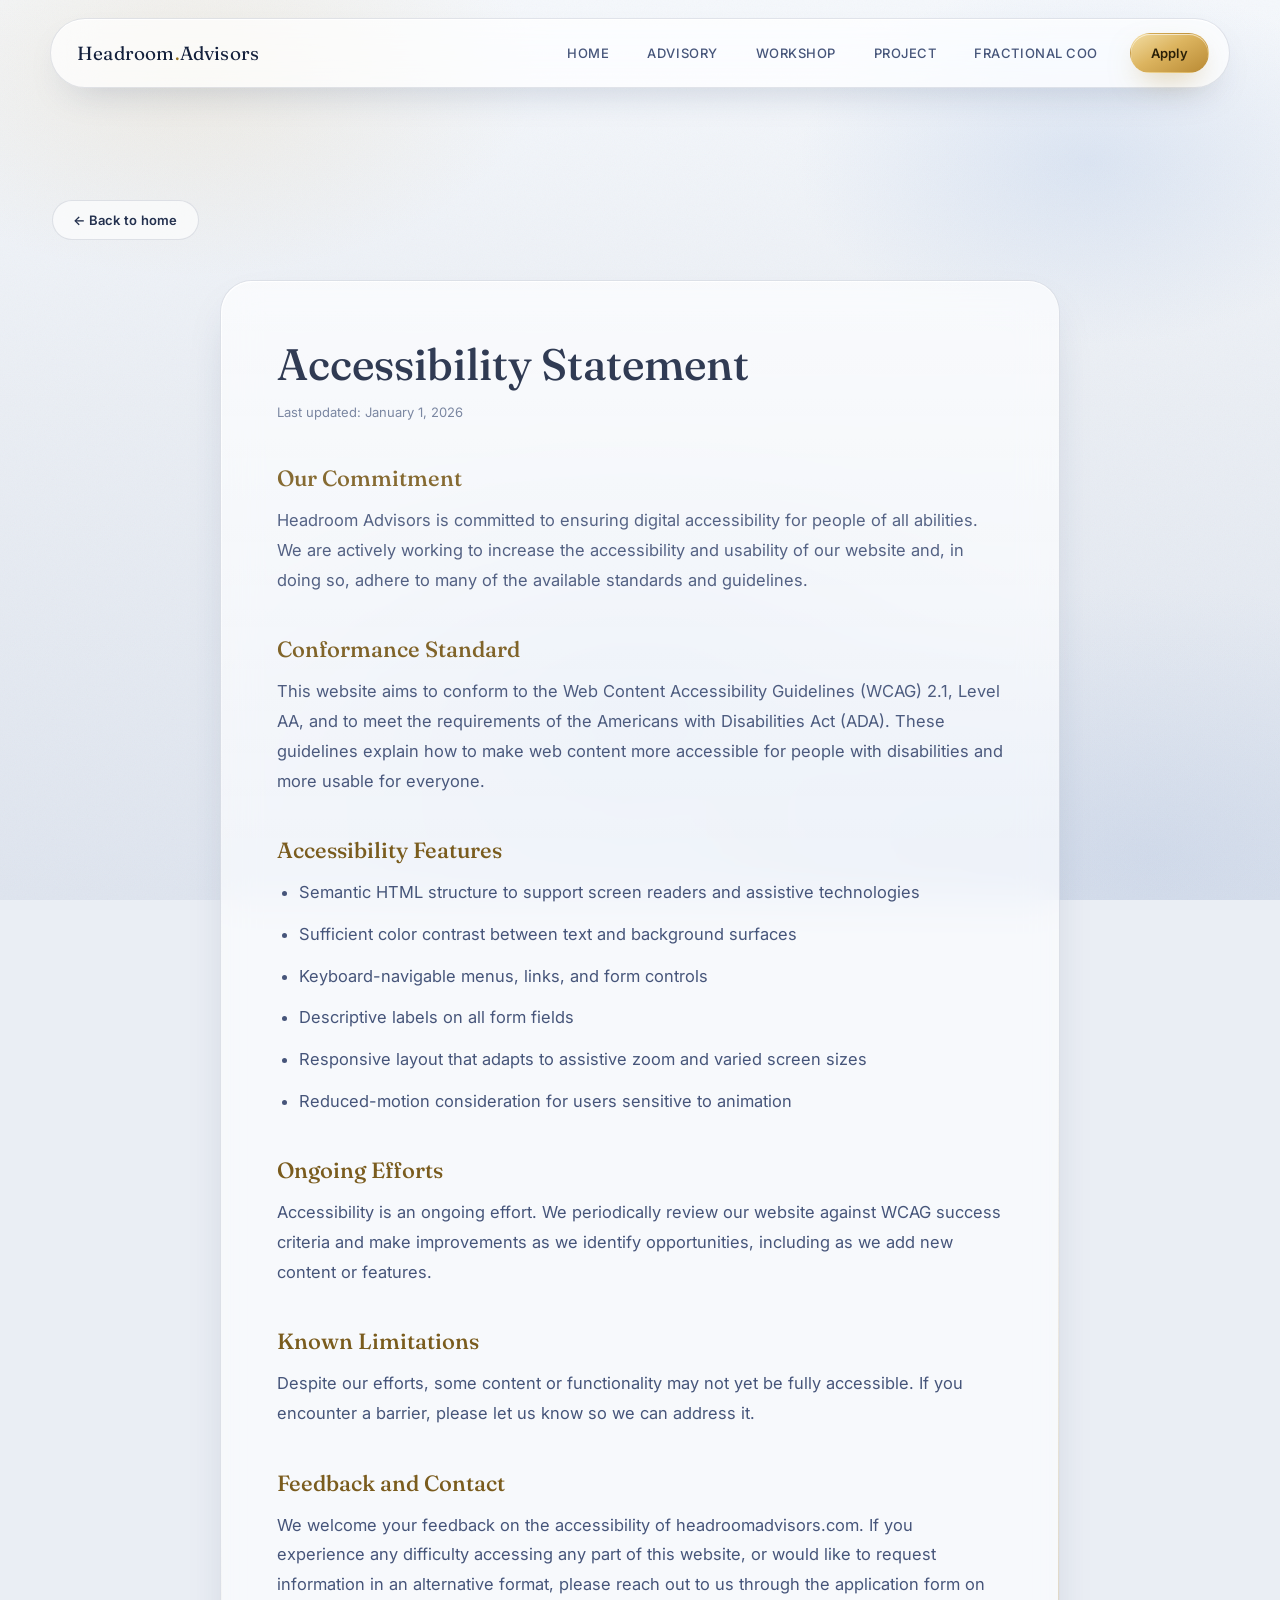
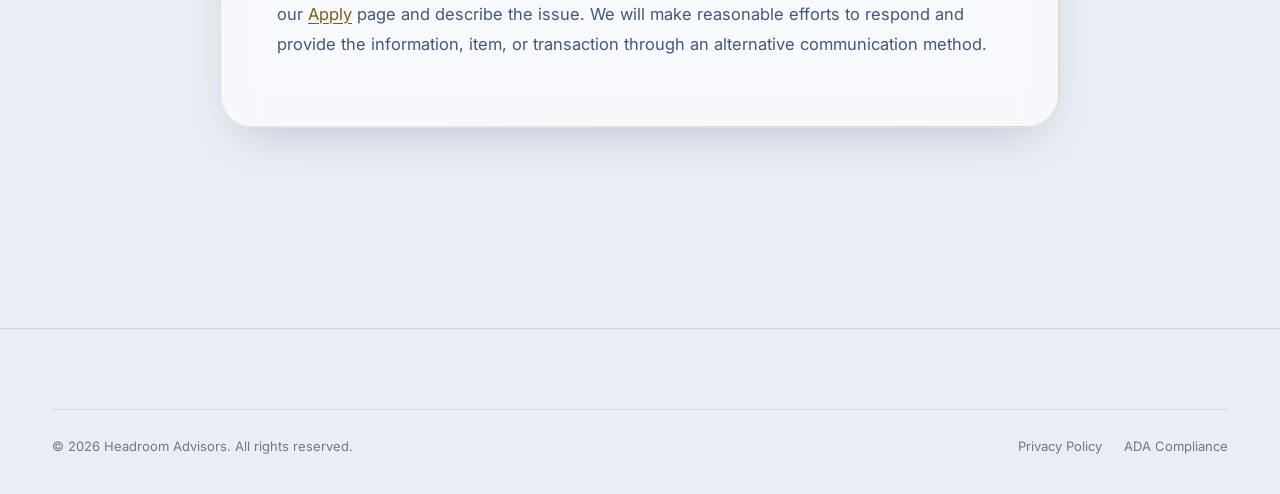
==== accessibility.html @ a79bfadd "Add files via upload" ====
<!doctype html>
<html lang="en">
<head>
<meta charset="UTF-8" />
<meta name="viewport" content="width=device-width, initial-scale=1.0" />
<title>Accessibility &amp; ADA Compliance | Headroom Advisors</title>
<link rel="preconnect" href="https://fonts.googleapis.com">
<link rel="preconnect" href="https://fonts.gstatic.com" crossorigin>
<link href="https://fonts.googleapis.com/css2?family=Fraunces:ital,opsz,wght@0,9..144,400;0,9..144,500;0,9..144,600;1,9..144,500&family=Inter:wght@400;500;600;700&display=swap" rel="stylesheet">
<link rel="stylesheet" href="styles.css" />
</head>
<body>

<div class="bg-mesh"></div>
<div class="bg-grain"></div>

<div class="nav-wrap">
  <nav class="nav">
    <a href="index.html" class="brand">Headroom<span class="dot">.</span>Advisors</a>
    <div class="nav-links">
      <a href="index.html">Home</a>
      <a href="advisory.html">Advisory</a>
      <a href="workshop.html">Workshop</a>
      <a href="project.html">Project</a>
      <a href="fractional-coo.html">Fractional COO</a>
    </div>
    <div class="nav-cta">
      <a href="index.html#apply" class="btn btn-gold btn-sm"><span class="full-label">Apply</span></a>
      <button class="nav-toggle" id="navToggle" aria-label="Toggle menu"><span></span></button>
    </div>
  </nav>
</div>

<div class="nav-mobile-panel glass" id="navMobile">
  <a href="index.html">Home</a>
  <a href="advisory.html">Advisory</a>
  <a href="workshop.html">Workshop</a>
  <a href="project.html">Project</a>
  <a href="fractional-coo.html">Fractional COO</a>
  <a href="index.html#apply">Apply</a>
</div>

<main class="legal-page">
  <div class="container">
    <a href="index.html" class="btn btn-glass btn-sm back-link">← Back to home</a>
    <div class="glass">
      <div class="glass-sheen"></div>
      <h1>Accessibility Statement</h1>
      <p class="updated">Last updated: January 1, 2026</p>

      <h2>Our Commitment</h2>
      <p>Headroom Advisors is committed to ensuring digital accessibility for people of all abilities. We are actively working to increase the accessibility and usability of our website and, in doing so, adhere to many of the available standards and guidelines.</p>

      <h2>Conformance Standard</h2>
      <p>This website aims to conform to the Web Content Accessibility Guidelines (WCAG) 2.1, Level AA, and to meet the requirements of the Americans with Disabilities Act (ADA). These guidelines explain how to make web content more accessible for people with disabilities and more usable for everyone.</p>

      <h2>Accessibility Features</h2>
      <ul>
        <li>Semantic HTML structure to support screen readers and assistive technologies</li>
        <li>Sufficient color contrast between text and background surfaces</li>
        <li>Keyboard-navigable menus, links, and form controls</li>
        <li>Descriptive labels on all form fields</li>
        <li>Responsive layout that adapts to assistive zoom and varied screen sizes</li>
        <li>Reduced-motion consideration for users sensitive to animation</li>
      </ul>

      <h2>Ongoing Efforts</h2>
      <p>Accessibility is an ongoing effort. We periodically review our website against WCAG success criteria and make improvements as we identify opportunities, including as we add new content or features.</p>

      <h2>Known Limitations</h2>
      <p>Despite our efforts, some content or functionality may not yet be fully accessible. If you encounter a barrier, please let us know so we can address it.</p>

      <h2>Feedback and Contact</h2>
      <p>We welcome your feedback on the accessibility of headroomadvisors.com. If you experience any difficulty accessing any part of this website, or would like to request information in an alternative format, please reach out to us through the application form on our <a href="index.html#apply" class="inline-link">Apply</a> page and describe the issue. We will make reasonable efforts to respond and provide the information, item, or transaction through an alternative communication method.</p>
    </div>
  </div>
</main>

<footer>
  <div class="container">
    <div class="footer-bottom">
      <div>&copy; 2026 Headroom Advisors. All rights reserved.</div>
      <div class="legal-links">
        <a href="privacy-policy.html">Privacy Policy</a>
        <a href="accessibility.html">ADA Compliance</a>
      </div>
    </div>
  </div>
</footer>

<script src="script.js"></script>
</body>
</html>
---- styles.css ----
/* ==========================================================================
   Headroom Advisors — Liquid Glass Design System v2
   Deep navy + champagne gold. Editorial, glossy, built to feel expensive.
   ========================================================================== */

:root {
  /* ==== Soft Daylight Blue — light theme ==== */

  /* Dark inks — deepest text + text-on-gold (kept dark on purpose) */
  --navy-950: #101a33;
  --navy-900: #16223f;
  --navy-850: #1d2a49;
  --navy-800: #243256;
  --navy-700: #2e3e64;
  --navy-600: #3c4d78;

  /* Page background tones — pale blue-grey */
  --bg-050: #f5f8fc;
  --bg-100: #eaeef4;
  --bg-200: #dfe5ef;
  --bg-300: #ccd6e4;

  /* Muted gold / bronze accent (readable on light) */
  --gold-200: #e7ce90;   /* light champagne — button highlight, active pill (only ever on dark text) */
  --gold-300: #7a5c1e;   /* accent INK — eyebrows, links, tags, prices. Darkened for contrast on light */
  --gold-400: #96721f;   /* markers, bullets, dots, small numerals */
  --gold-500: #6f5418;   /* deeper bronze — italic-gold headings */
  --gold-600: #5c4514;   /* deepest bronze */

  /* Text tokens — now dark slate on light bg */
  --white-100: #14203c;  /* headings */
  --white-90:  #23304e;  /* strong body */
  --white-70:  #46557a;  /* body copy */
  --white-50:  #6a7896;  /* muted / captions */
  --white-30:  #98a3b8;  /* faint / hints */

  /* Glass surfaces — frosted white on light bg */
  --glass-fill: rgba(255, 255, 255, 0.62);
  --glass-fill-strong: rgba(255, 255, 255, 0.85);
  --glass-border: rgba(28, 44, 82, 0.12);
  --glass-border-gold: rgba(154, 117, 38, 0.42);
  --glass-shadow: 0 20px 50px -22px rgba(30, 50, 92, 0.28), inset 0 1px 0 rgba(255, 255, 255, 0.8);
  --glass-blur: blur(18px) saturate(135%);

  /* Hairline divider on light bg */
  --hairline: rgba(28, 44, 82, 0.1);

  --radius-sm: 14px;
  --radius-md: 22px;
  --radius-lg: 32px;
  --radius-xl: 44px;

  --font-display: "Fraunces", "Playfair Display", Georgia, serif;
  --font-body: "Inter", -apple-system, BlinkMacSystemFont, "Segoe UI", sans-serif;

  --ease-glass: cubic-bezier(0.16, 1, 0.3, 1);
}

* { box-sizing: border-box; }

html {
  scroll-behavior: smooth;
}

body {
  margin: 0;
  font-family: var(--font-body);
  font-size: 19.5px;
  color: var(--white-90);
  background: var(--bg-100);
  -webkit-font-smoothing: antialiased;
  overflow-x: hidden;
}

img, svg { display: block; max-width: 100%; }
a { color: inherit; text-decoration: none; }
button { font-family: inherit; }
ul { margin: 0; padding: 0; list-style: none; }
h1, h2, h3, h4, p { margin: 0; }

::selection {
  background: var(--gold-300);
  color: #fff;
}

/* Custom scrollbar — thin champagne thread */
::-webkit-scrollbar { width: 9px; }
::-webkit-scrollbar-track { background: var(--bg-200); }
::-webkit-scrollbar-thumb {
  background: linear-gradient(180deg, rgba(154,117,38,0.5), rgba(154,117,38,0.28));
  border-radius: 999px;
  border: 2px solid var(--bg-200);
}
::-webkit-scrollbar-thumb:hover { background: rgba(154,117,38,0.7); }

/* ---------------------------------------------------------------------- */
/* Ambient background — animated gold/navy mesh glow + grain              */
/* ---------------------------------------------------------------------- */

.bg-mesh {
  position: fixed;
  inset: 0;
  z-index: 0;
  pointer-events: none;
  background:
    radial-gradient(45% 38% at 15% 8%, rgba(198, 154, 69, 0.12), transparent 60%),
    radial-gradient(38% 34% at 85% 18%, rgba(110, 150, 210, 0.16), transparent 60%),
    radial-gradient(50% 45% at 50% 78%, rgba(150, 178, 218, 0.16), transparent 65%),
    radial-gradient(60% 50% at 90% 95%, rgba(120, 152, 205, 0.14), transparent 60%),
    linear-gradient(180deg, var(--bg-050) 0%, var(--bg-100) 45%, var(--bg-200) 100%);
  animation: meshDrift 26s ease-in-out infinite alternate;
}

@keyframes meshDrift {
  0% { filter: hue-rotate(0deg) brightness(1); }
  100% { filter: hue-rotate(-4deg) brightness(1.03); }
}

.bg-grain {
  position: fixed;
  inset: 0;
  z-index: 1;
  pointer-events: none;
  opacity: 0.04;
  mix-blend-mode: multiply;
  background-image: url("data:image/svg+xml;utf8,<svg xmlns='http://www.w3.org/2000/svg' width='120' height='120'><filter id='n'><feTurbulence type='fractalNoise' baseFrequency='0.9' numOctaves='2' stitchTiles='stitch'/></filter><rect width='100%25' height='100%25' filter='url(%23n)'/></svg>");
}

/* Scroll progress thread */
.scroll-progress {
  position: fixed;
  top: 0; left: 0;
  height: 2px;
  width: 0%;
  z-index: 200;
  background: linear-gradient(90deg, var(--gold-500), var(--gold-200));
  box-shadow: 0 0 12px rgba(221,188,120,0.6);
  pointer-events: none;
}

/* Cursor aura — desktop only */
.cursor-glow {
  position: fixed;
  top: 0; left: 0;
  width: 560px; height: 560px;
  border-radius: 50%;
  pointer-events: none;
  z-index: 1;
  background: radial-gradient(circle, rgba(221,188,120,0.07), transparent 62%);
  transform: translate(-50%, -50%);
  will-change: transform;
}
@media (hover: none) { .cursor-glow { display: none; } }

.container {
  position: relative;
  z-index: 2;
  max-width: 1240px;
  margin: 0 auto;
  padding: 0 32px;
}

/* ---------------------------------------------------------------------- */
/* Glass primitives                                                        */
/* ---------------------------------------------------------------------- */

.glass {
  position: relative;
  background: var(--glass-fill);
  backdrop-filter: var(--glass-blur);
  -webkit-backdrop-filter: var(--glass-blur);
  border: 1px solid var(--glass-border);
  border-radius: var(--radius-lg);
  box-shadow: var(--glass-shadow);
}

.glass::before {
  content: "";
  position: absolute;
  inset: 0;
  border-radius: inherit;
  padding: 1px;
  background: linear-gradient(150deg, rgba(255, 255, 255, 0.9), rgba(28, 44, 82, 0) 35%, rgba(28, 44, 82, 0) 65%, rgba(154, 117, 38, 0.3));
  -webkit-mask: linear-gradient(#fff 0 0) content-box, linear-gradient(#fff 0 0);
  -webkit-mask-composite: xor;
  mask-composite: exclude;
  pointer-events: none;
}

.glass-sheen {
  position: absolute;
  top: 0; left: 0; right: 0;
  height: 40%;
  border-radius: inherit;
  background: linear-gradient(180deg, rgba(255, 255, 255, 0.14), transparent);
  pointer-events: none;
}

/* Interactive glass — light follows the cursor (JS sets --mx / --my) */
.glass-int::after {
  content: "";
  position: absolute;
  inset: 0;
  border-radius: inherit;
  background: radial-gradient(520px circle at var(--mx, 50%) var(--my, 50%), rgba(255, 255, 255, 0.075), transparent 42%);
  opacity: 0;
  transition: opacity 0.5s ease;
  pointer-events: none;
}
.glass-int:hover::after { opacity: 1; }

.eyebrow {
  display: inline-flex;
  align-items: center;
  gap: 10px;
  font-family: var(--font-body);
  font-size: 13.5px;
  font-weight: 700;
  letter-spacing: 0.18em;
  text-transform: uppercase;
  color: var(--gold-300);
}
.eyebrow::before {
  content: "";
  width: 22px;
  height: 1px;
  background: linear-gradient(90deg, var(--gold-400), transparent);
}

.section {
  position: relative;
  z-index: 2;
  padding: 140px 0;
}

.section-head {
  max-width: 680px;
  margin-bottom: 64px;
  position: relative;
}

.section-head h2 {
  font-family: var(--font-display);
  font-weight: 500;
  font-size: clamp(32px, 4vw, 48px);
  line-height: 1.15;
  color: var(--white-100);
  margin-top: 18px;
}

.section-head p {
  margin-top: 20px;
  font-size: 20px;
  line-height: 1.7;
  color: var(--white-70);
}

/* Wide variant — for headings that must hold one sentence per line */
.section-head.wide { max-width: 1100px; }
.section-head.wide h2 { font-size: clamp(28px, 3.6vw, 46px); }

/* Ghost chapter numeral floating behind section heads */
.chapter-num {
  position: absolute;
  top: -54px;
  left: -14px;
  z-index: -1;
  font-family: var(--font-display);
  font-size: clamp(90px, 11vw, 150px);
  line-height: 1;
  font-weight: 600;
  color: rgba(150, 114, 31, 0.2);
  -webkit-text-stroke: 2px rgba(111, 84, 24, 0.62);
  pointer-events: none;
  user-select: none;
}

.italic-gold {
  font-style: italic;
}
.italic-gold, .italic-gold .w {
  color: var(--gold-500);
  background: linear-gradient(120deg, var(--gold-500), var(--gold-600) 55%, var(--gold-500));
  -webkit-background-clip: text;
  background-clip: text;
  -webkit-text-fill-color: transparent;
}

/* ---------------------------------------------------------------------- */
/* Split-word reveal (JS wraps words in .wm > .w)                          */
/* ---------------------------------------------------------------------- */

.wm {
  display: inline-block;
  overflow: hidden;
  vertical-align: bottom;
  padding-bottom: 0.14em;
  margin-bottom: -0.14em;
}
.wm .w {
  display: inline-block;
  transform: translateY(112%);
  transition: transform 0.9s var(--ease-glass);
  will-change: transform;
}
.split-in .wm .w { transform: translateY(0); }

/* ---------------------------------------------------------------------- */
/* Buttons                                                                 */
/* ---------------------------------------------------------------------- */

.btn {
  position: relative;
  display: inline-flex;
  align-items: center;
  justify-content: center;
  gap: 10px;
  padding: 16px 30px;
  border-radius: 999px;
  font-size: 14.5px;
  font-weight: 600;
  letter-spacing: 0.02em;
  cursor: pointer;
  border: 1px solid transparent;
  transition: transform 0.35s var(--ease-glass), box-shadow 0.35s var(--ease-glass), background 0.35s var(--ease-glass);
  overflow: hidden;
  white-space: nowrap;
}

.btn-gold {
  color: #2a2008;
  background: linear-gradient(150deg, #f2dda3, #dcb45f 45%, #b98a34);
  box-shadow: 0 12px 30px -10px rgba(184, 146, 63, 0.55), inset 0 1px 0 rgba(255, 255, 255, 0.6);
}
/* Sheen stays hidden off the left edge and only sweeps across on hover / press */
.btn-gold::after {
  content: "";
  position: absolute;
  top: -60%;
  left: -90%;
  width: 40%;
  height: 220%;
  background: rgba(255, 255, 255, 0.6);
  transform: rotate(20deg);
  filter: blur(6px);
  opacity: 0;
  transition: left 0.6s var(--ease-glass), opacity 0.25s ease;
  pointer-events: none;
}
.btn-gold:hover::after,
.btn-gold:active::after,
.btn-gold:focus-visible::after {
  left: 130%;
  opacity: 1;
}
.btn-gold:hover {
  transform: translateY(-2px);
  box-shadow: 0 18px 40px -12px rgba(184, 146, 63, 0.7), inset 0 1px 0 rgba(255, 255, 255, 0.6);
}

.btn-glass {
  color: var(--white-90);
  background: var(--glass-fill);
  backdrop-filter: blur(16px);
  border: 1px solid var(--glass-border);
}
.btn-glass:hover {
  background: var(--glass-fill-strong);
  transform: translateY(-2px);
  border-color: var(--glass-border-gold);
}

.btn-sm { padding: 11px 20px; font-size: 13px; }

/* ---------------------------------------------------------------------- */
/* Navbar                                                                  */
/* ---------------------------------------------------------------------- */

.nav-wrap {
  position: fixed;
  top: 18px;
  left: 0;
  right: 0;
  z-index: 100;
  display: flex;
  justify-content: center;
  padding: 0 20px;
}

.nav {
  width: 100%;
  max-width: 1180px;
  display: flex;
  align-items: center;
  justify-content: space-between;
  padding: 14px 20px 14px 26px;
  border-radius: 999px;
  background: rgba(255, 255, 255, 0.72);
  backdrop-filter: blur(22px) saturate(180%);
  -webkit-backdrop-filter: blur(22px) saturate(180%);
  border: 1px solid var(--glass-border);
  box-shadow: 0 16px 40px -20px rgba(30, 50, 92, 0.28), inset 0 1px 0 rgba(255, 255, 255, 0.9);
}

.brand {
  font-family: var(--font-display);
  font-size: 19px;
  color: var(--white-100);
  letter-spacing: 0.01em;
}
.brand .dot { color: var(--gold-400); }

.nav-links {
  display: flex;
  align-items: center;
  gap: 6px;
  margin-left: auto;
  margin-right: 16px;
}

.nav-links a {
  padding: 10px 16px;
  border-radius: 999px;
  font-size: 13px;
  font-weight: 500;
  letter-spacing: 0.04em;
  text-transform: uppercase;
  color: var(--white-70);
  transition: color 0.25s ease, background 0.25s ease;
}
.nav-links a:hover { color: var(--white-100); background: rgba(28,44,82,0.06); }
.nav-links a.active { color: var(--navy-950); background: var(--gold-200); }

.nav-cta { display: flex; align-items: center; gap: 14px; }

.nav-toggle {
  display: none;
  width: 40px; height: 40px;
  border-radius: 50%;
  border: 1px solid var(--glass-border);
  background: var(--glass-fill);
  align-items: center;
  justify-content: center;
  cursor: pointer;
}
.nav-toggle span, .nav-toggle span::before, .nav-toggle span::after {
  content: ""; display: block; width: 16px; height: 1.5px; background: var(--white-90);
  position: relative; transition: transform 0.3s ease, opacity 0.3s ease;
}
.nav-toggle span::before { position: absolute; top: -5px; }
.nav-toggle span::after { position: absolute; top: 5px; }
.nav-toggle.open span { background: transparent; }
.nav-toggle.open span::before { transform: rotate(45deg) translate(3.5px, 3.5px); }
.nav-toggle.open span::after { transform: rotate(-45deg) translate(3.5px, -3.5px); }

/* ---------------------------------------------------------------------- */
/* Hero                                                                    */
/* ---------------------------------------------------------------------- */

.hero {
  position: relative;
  padding: 220px 0 120px;
  z-index: 2;
}

.hero-content { max-width: 980px; }

.hero h1 {
  font-family: var(--font-display);
  font-weight: 500;
  font-size: clamp(36px, 5.4vw, 70px);
  line-height: 1.12;
  color: var(--white-100);
  margin-top: 24px;
  letter-spacing: -0.01em;
}
.hero h1 .hl { display: block; }

.hero p.lead {
  margin-top: 28px;
  max-width: 660px;
  font-size: 21px;
  line-height: 1.75;
  color: var(--white-70);
}

.hero-actions {
  display: flex;
  gap: 16px;
  margin-top: 44px;
  flex-wrap: wrap;
}

/* Unified stat bar with hairline dividers */
.stat-bar {
  display: grid;
  grid-template-columns: repeat(3, 1fr);
  margin-top: 88px;
  border-radius: var(--radius-md);
  overflow: hidden;
}

.stat-cell {
  padding: 30px 34px;
  position: relative;
}
.stat-cell + .stat-cell { border-left: 1px solid var(--hairline); }

.stat-cell .num {
  font-family: var(--font-display);
  font-size: 36px;
  color: var(--gold-300);
  font-weight: 500;
  font-variant-numeric: tabular-nums;
}
.stat-cell .label {
  margin-top: 6px;
  font-size: 14.5px;
  color: var(--white-50);
  letter-spacing: 0.02em;
}

.hero-orb {
  position: absolute;
  top: 60px;
  right: -120px;
  width: 620px;
  height: 620px;
  border-radius: 50%;
  background: radial-gradient(circle at 35% 30%, rgba(221, 188, 120, 0.35), rgba(221, 188, 120, 0.05) 45%, transparent 70%);
  filter: blur(10px);
  z-index: 1;
  pointer-events: none;
}

/* Rotating halo rings behind the hero */
.hero-ring {
  position: absolute;
  top: 40px;
  right: -160px;
  width: 660px;
  height: 660px;
  border-radius: 50%;
  border: 1px solid rgba(221, 188, 120, 0.14);
  z-index: 1;
  pointer-events: none;
  animation: ringSpin 46s linear infinite;
}
.hero-ring::before {
  content: "";
  position: absolute;
  inset: -1px;
  border-radius: 50%;
  background: conic-gradient(from 0deg, transparent 0deg, rgba(221,188,120,0.55) 34deg, transparent 80deg);
  -webkit-mask: radial-gradient(closest-side, transparent calc(100% - 2px), #000 calc(100% - 1px));
  mask: radial-gradient(closest-side, transparent calc(100% - 2px), #000 calc(100% - 1px));
}
.hero-ring::after {
  content: "";
  position: absolute;
  inset: 56px;
  border-radius: 50%;
  border: 1px dashed rgba(221, 188, 120, 0.14);
}
@keyframes ringSpin { to { transform: rotate(360deg); } }

/* Vertical marginalia */
.hero-side {
  position: absolute;
  top: 240px;
  right: 34px;
  writing-mode: vertical-rl;
  font-size: 10.5px;
  font-weight: 600;
  letter-spacing: 0.34em;
  text-transform: uppercase;
  color: var(--white-30);
  z-index: 2;
}
@media (max-width: 1320px) { .hero-side { display: none; } }

/* ---------------------------------------------------------------------- */
/* Marquee credential strip                                                */
/* ---------------------------------------------------------------------- */

.marquee {
  position: relative;
  z-index: 2;
  overflow: hidden;
  border-top: 1px solid var(--hairline);
  border-bottom: 1px solid var(--hairline);
  padding: 24px 0;
  -webkit-mask: linear-gradient(90deg, transparent, #000 8%, #000 92%, transparent);
  mask: linear-gradient(90deg, transparent, #000 8%, #000 92%, transparent);
}
.marquee-track {
  display: flex;
  width: max-content;
  animation: marqueeScroll 38s linear infinite;
}
.marquee:hover .marquee-track { animation-play-state: paused; }
.marquee-track span {
  display: inline-flex;
  align-items: center;
  font-family: var(--font-display);
  font-style: italic;
  font-size: 16px;
  letter-spacing: 0.06em;
  color: var(--white-50);
  white-space: nowrap;
}
.marquee-track span::after {
  content: "◆";
  font-size: 8px;
  color: var(--gold-400);
  margin: 0 34px;
  font-style: normal;
}
@keyframes marqueeScroll { to { transform: translateX(-50%); } }

/* ---------------------------------------------------------------------- */
/* Problem grid                                                           */
/* ---------------------------------------------------------------------- */

.problem-grid {
  display: grid;
  grid-template-columns: repeat(2, 1fr);
  gap: 24px;
}

.problem-card {
  padding: 40px;
  border-radius: var(--radius-lg);
  transition: transform 0.4s var(--ease-glass), background 0.4s ease, border-color .4s ease;
}
.problem-card:hover {
  transform: translateY(-6px);
  background: var(--glass-fill-strong);
  border-color: var(--glass-border-gold);
}

.problem-card .idx {
  font-family: var(--font-display);
  font-size: 15px;
  color: var(--gold-400);
  border: 1px solid var(--glass-border-gold);
  width: 40px; height: 40px;
  border-radius: 50%;
  display: flex; align-items: center; justify-content: center;
  margin-bottom: 24px;
}

.problem-card h3 {
  font-family: var(--font-display);
  font-weight: 500;
  font-size: 23px;
  color: var(--white-100);
  line-height: 1.35;
}

/* Pain description always visible — the whole point is recognition */
.problem-card p {
  margin-top: 14px;
  font-size: 16.5px;
  line-height: 1.72;
  color: var(--white-70);
}

/* ---------------------------------------------------------------------- */
/* Image placeholders — framed, labeled, ready to swap                     */
/* ---------------------------------------------------------------------- */

.img-ph {
  position: relative;
  overflow: hidden;
  border-radius: var(--radius-lg);
  border: 1px solid var(--glass-border);
  background:
    radial-gradient(60% 80% at 70% 20%, rgba(184,146,63,0.12), transparent 60%),
    linear-gradient(150deg, rgba(255,255,255,0.75), rgba(204,214,228,0.55));
  display: flex;
  align-items: center;
  justify-content: center;
  min-height: 220px;
}
.img-ph::before, .img-ph::after {
  content: "";
  position: absolute;
  width: 30px; height: 30px;
  border: 1px solid rgba(221,188,120,0.55);
  pointer-events: none;
  z-index: 2;
}
.img-ph::before { top: 18px; left: 18px; border-right: none; border-bottom: none; }
.img-ph::after { bottom: 18px; right: 18px; border-left: none; border-top: none; }

.img-ph .ph-shimmer {
  position: absolute;
  inset: 0;
  background: linear-gradient(115deg, transparent 30%, rgba(255,255,255,0.05) 46%, rgba(221,188,120,0.09) 50%, rgba(255,255,255,0.05) 54%, transparent 70%);
  background-size: 260% 100%;
  animation: phShimmer 5.5s ease-in-out infinite;
  pointer-events: none;
}
@keyframes phShimmer {
  0% { background-position: 120% 0; }
  60%, 100% { background-position: -120% 0; }
}

.img-ph .ph-inner {
  position: relative;
  z-index: 1;
  text-align: center;
  padding: 40px 28px;
  max-width: 480px;
}
.img-ph .ph-kicker {
  font-size: 10.5px;
  font-weight: 700;
  letter-spacing: 0.3em;
  text-transform: uppercase;
  color: rgba(221,188,120,0.65);
}
.img-ph .ph-title {
  font-family: var(--font-display);
  font-style: italic;
  font-weight: 500;
  font-size: clamp(19px, 2.2vw, 26px);
  color: var(--white-70);
  margin-top: 12px;
  line-height: 1.35;
}
.img-ph .ph-note {
  margin-top: 14px;
  font-size: 12px;
  letter-spacing: 0.04em;
  color: var(--white-30);
}
.img-ph .ph-icon {
  width: 44px; height: 44px;
  margin: 0 auto 18px;
  border-radius: 50%;
  border: 1px solid rgba(221,188,120,0.35);
  display: flex; align-items: center; justify-content: center;
}

.ph-wide { aspect-ratio: 21 / 8; }
.ph-tall { aspect-ratio: 4 / 5; }
.ph-square { aspect-ratio: 1 / 1; }

/* Full-width editorial story banner */
.story-banner { position: relative; z-index: 2; }
.story-banner .img-ph { border-radius: var(--radius-xl); }
.story-caption {
  display: flex;
  justify-content: space-between;
  align-items: center;
  gap: 20px;
  margin-top: 18px;
  padding: 0 10px;
  font-size: 12px;
  letter-spacing: 0.12em;
  text-transform: uppercase;
  color: var(--white-30);
}
.story-caption .cap-line {
  flex: 1;
  height: 1px;
  background: linear-gradient(90deg, rgba(221,188,120,0.3), transparent);
}

/* ---------------------------------------------------------------------- */
/* Services — concealed liquid glass reveal cards                          */
/* ---------------------------------------------------------------------- */

.services-grid {
  display: grid;
  grid-template-columns: repeat(4, 1fr);
  gap: 22px;
}

.svc {
  position: relative;
  display: flex;
  flex-direction: column;
  min-height: 480px;
  padding: 34px 28px;
  border-radius: var(--radius-lg);
  overflow: hidden;
  transition: transform 0.5s var(--ease-glass), border-color 0.5s ease, box-shadow 0.5s ease;
  cursor: pointer;
}
.svc:hover {
  transform: translateY(-8px);
  border-color: var(--glass-border-gold);
  box-shadow: 0 30px 70px -24px rgba(0,0,0,0.85), 0 0 0 1px rgba(221,188,120,0.12), inset 0 1px 0 rgba(255,255,255,0.12);
}

.svc.featured {
  background: linear-gradient(160deg, rgba(221, 188, 120, 0.14), rgba(255,255,255,0.05));
  border-color: var(--glass-border-gold);
}

.svc-num {
  position: absolute;
  top: 18px;
  right: 22px;
  font-family: var(--font-display);
  font-size: 58px;
  line-height: 1;
  color: rgba(150, 114, 31, 0.16);
  -webkit-text-stroke: 1.4px rgba(111, 84, 24, 0.5);
  pointer-events: none;
  transition: opacity 0.5s ease, transform 0.5s var(--ease-glass);
}
.svc:hover .svc-num { opacity: 0.6; transform: translateY(-6px); }

.service-tag {
  font-size: 12px;
  font-weight: 700;
  letter-spacing: 0.14em;
  text-transform: uppercase;
  color: var(--gold-300);
}

.svc h3 {
  font-family: var(--font-display);
  font-weight: 500;
  font-size: 23px;
  color: var(--white-100);
  margin-top: 16px;
  line-height: 1.28;
}

.svc .svc-hook {
  margin-top: 14px;
  font-family: var(--font-display);
  font-style: italic;
  font-size: 17px;
  line-height: 1.6;
  color: var(--white-50);
}

.svc-top {
  transition: transform 0.55s var(--ease-glass), opacity 0.55s ease;
}

/* Hidden dossier — rises on hover */
.svc-reveal {
  position: absolute;
  left: 0; right: 0; bottom: 0;
  padding: 96px 28px 30px;
  background: linear-gradient(180deg, rgba(247, 250, 253, 0) 0%, rgba(247, 250, 253, 0.92) 34%, var(--bg-050) 62%);
  transform: translateY(26px);
  opacity: 0;
  transition: transform 0.55s var(--ease-glass), opacity 0.45s ease;
  pointer-events: none;
  z-index: 2;
}
.svc:hover .svc-reveal, .svc:focus-visible .svc-reveal {
  transform: translateY(0);
  opacity: 1;
}
.svc:hover .svc-top { transform: translateY(-8px); }
/* Hook steps aside on hover so the price never overlaps it */
.svc .svc-hook { transition: opacity 0.4s ease, transform 0.55s var(--ease-glass); }
.svc:hover .svc-hook, .svc:focus-visible .svc-hook { opacity: 0; }

.service-price {
  font-family: var(--font-display);
  font-size: 30px;
  color: var(--gold-300);
}
.service-price small {
  display: block;
  font-family: var(--font-body);
  font-size: 12px;
  color: var(--white-50);
  margin-top: 4px;
  font-weight: 400;
}

.service-features {
  margin-top: 18px;
  display: flex;
  flex-direction: column;
  gap: 9px;
}
.service-features li {
  display: flex;
  gap: 10px;
  font-size: 14.5px;
  color: var(--white-70);
  line-height: 1.55;
}
.service-features li::before {
  content: "•";
  color: var(--gold-400);
  flex-shrink: 0;
}

.svc-cta {
  display: inline-flex;
  align-items: center;
  gap: 10px;
  margin-top: 22px;
  font-size: 13px;
  font-weight: 600;
  letter-spacing: 0.08em;
  text-transform: uppercase;
  color: var(--gold-300);
}
.svc-cta .arrow { transition: transform 0.35s var(--ease-glass); }
.svc:hover .svc-cta .arrow { transform: translateX(6px); }

/* Touch devices & phone widths: no hover — dossier is always visible */
@media (hover: none), (max-width: 760px) {
  .svc { min-height: 0; }
  .svc-reveal {
    position: static;
    padding: 26px 0 0;
    background: none;
    transform: none;
    opacity: 1;
    pointer-events: auto;
  }
  .svc-top { transform: none !important; }
}

/* ---------------------------------------------------------------------- */
/* Pull quote                                                              */
/* ---------------------------------------------------------------------- */

.pullquote {
  max-width: 940px;
  margin: 0 auto;
  text-align: center;
  position: relative;
}
.pullquote .qmark {
  font-family: var(--font-display);
  font-size: 130px;
  line-height: 0.4;
  color: rgba(221,188,120,0.3);
  display: block;
  margin-bottom: 34px;
}
.pullquote blockquote {
  margin: 0;
  font-family: var(--font-display);
  font-weight: 500;
  font-style: italic;
  font-size: clamp(28px, 4.2vw, 52px);
  line-height: 1.28;
  color: var(--white-90);
}
.pullquote cite {
  display: inline-flex;
  align-items: center;
  gap: 14px;
  margin-top: 34px;
  font-style: normal;
  font-size: 12px;
  font-weight: 600;
  letter-spacing: 0.24em;
  text-transform: uppercase;
  color: var(--white-50);
}
.pullquote cite::before, .pullquote cite::after {
  content: "";
  width: 36px;
  height: 1px;
  background: rgba(221,188,120,0.4);
}

/* ---------------------------------------------------------------------- */
/* Founding offer banner                                                  */
/* ---------------------------------------------------------------------- */

.founding-banner {
  padding: 56px;
  border-radius: var(--radius-xl);
  background: linear-gradient(135deg, rgba(221, 188, 120, 0.12), rgba(120, 150, 221, 0.08));
  display: grid;
  grid-template-columns: 1.1fr 1fr;
  gap: 56px;
  align-items: start;
}

.founding-left .slots {
  display: flex;
  align-items: center;
  gap: 14px;
  margin-top: 22px;
}
.slots-bar {
  flex: 1;
  height: 6px;
  border-radius: 999px;
  background: var(--hairline);
  overflow: hidden;
}
.slots-bar span {
  display: block;
  height: 100%;
  width: 60%;
  border-radius: 999px;
  background: linear-gradient(90deg, var(--gold-500), var(--gold-300));
}
.slots-label { font-size: 13px; color: var(--white-50); white-space: nowrap; }

.founding-left .btn { margin-top: 30px; }

.founding-steps {
  display: flex;
  flex-direction: column;
  gap: 22px;
}
.founding-step {
  display: flex;
  gap: 16px;
}
.founding-step .n {
  font-family: var(--font-display);
  color: var(--gold-300);
  font-size: 16px;
  flex-shrink: 0;
}
.founding-step h4 {
  font-size: 14.5px;
  font-weight: 600;
  color: var(--white-100);
}
.founding-step p {
  margin-top: 4px;
  font-size: 13.5px;
  line-height: 1.6;
  color: var(--white-50);
}

/* ---------------------------------------------------------------------- */
/* Founding offer promo — scroll-triggered popup                           */
/* ---------------------------------------------------------------------- */

.promo-overlay {
  position: fixed;
  inset: 0;
  z-index: 300;
  display: flex;
  align-items: center;
  justify-content: center;
  padding: 28px;
  background: rgba(36, 50, 86, 0.32);
  backdrop-filter: blur(14px) saturate(140%);
  -webkit-backdrop-filter: blur(14px) saturate(140%);
  opacity: 0;
  pointer-events: none;
  transition: opacity 0.5s ease;
}
.promo-overlay.show {
  opacity: 1;
  pointer-events: auto;
}

.promo-modal {
  position: relative;
  width: 100%;
  max-width: 1060px;
  max-height: min(88vh, 860px);
  display: flex;
  border-radius: var(--radius-xl);
  background: linear-gradient(160deg, #fdfaf3 0%, #f6f3fc 55%, #eef2f9 100%);
  box-shadow: 0 40px 90px -30px rgba(30, 50, 92, 0.4), inset 0 1px 0 rgba(255, 255, 255, 0.9);
  transform: translateY(30px) scale(0.965);
  transition: transform 0.65s var(--ease-glass);
  overflow: hidden;
}
/* Popup copy: force strong, readable ink regardless of the muted body tokens */
.promo-modal .founding-step p,
.promo-modal .slots-label { color: var(--white-70); }
.promo-modal .founding-step h4,
.promo-modal h2 { color: #14203c; }
.promo-modal .founding-left > p { color: #37456a; }
.promo-overlay.show .promo-modal { transform: none; }

.promo-scroll {
  overflow-y: auto;
  width: 100%;
  padding: 56px;
}

.promo-grid {
  display: grid;
  grid-template-columns: 1.1fr 1fr;
  gap: 56px;
  align-items: start;
}

.promo-close {
  position: absolute;
  top: 20px;
  right: 20px;
  z-index: 5;
  width: 42px;
  height: 42px;
  border-radius: 50%;
  border: 1px solid var(--glass-border);
  background: rgba(255, 255, 255, 0.85);
  color: var(--white-70);
  display: flex;
  align-items: center;
  justify-content: center;
  cursor: pointer;
  transition: color 0.3s ease, border-color 0.3s ease, transform 0.4s var(--ease-glass);
}
.promo-close:hover {
  color: var(--gold-300);
  border-color: var(--glass-border-gold);
  transform: rotate(90deg);
}

@media (max-width: 980px) {
  .promo-grid { grid-template-columns: 1fr; gap: 36px; }
  .promo-scroll { padding: 40px 30px; }
}
@media (max-width: 760px) {
  .promo-overlay { padding: 14px; }
  .promo-scroll { padding: 34px 22px; }
}

/* ---------------------------------------------------------------------- */
/* Team — editorial portrait cards                                         */
/* ---------------------------------------------------------------------- */

.team-grid {
  display: grid;
  grid-template-columns: repeat(2, 1fr);
  gap: 24px;
}

.team-card {
  padding: 40px;
  border-radius: var(--radius-lg);
}

/* Legacy initials avatar (kept for fallback) */
.avatar {
  width: 66px; height: 66px;
  border-radius: 50%;
  display: flex; align-items: center; justify-content: center;
  font-family: var(--font-display);
  font-size: 20px;
  color: var(--navy-950);
  background: linear-gradient(150deg, var(--gold-200), var(--gold-500));
  box-shadow: 0 10px 26px -8px rgba(221,188,120,0.6);
}

/* Portrait with offset gold frame */
.portrait-frame {
  position: relative;
  width: 100%;
  max-width: 100%;
}
.portrait-frame::before {
  content: "";
  position: absolute;
  inset: 0;
  border: 1px solid rgba(221,188,120,0.4);
  border-radius: var(--radius-md);
  transform: translate(12px, 12px);
  pointer-events: none;
  transition: transform 0.5s var(--ease-glass);
}
.team-card:hover .portrait-frame::before { transform: translate(7px, 7px); }

.portrait {
  position: relative;
  border-radius: var(--radius-md);
  overflow: hidden;
  aspect-ratio: 1 / 1;
  background: var(--navy-800);
}
.portrait img {
  width: 100%;
  height: 100%;
  object-fit: cover;
  filter: saturate(0.82) contrast(1.03);
  transition: transform 0.9s var(--ease-glass), filter 0.6s ease;
}
.team-card:hover .portrait img {
  transform: scale(1.045);
  filter: saturate(1) contrast(1.03);
}
.portrait::after {
  content: "";
  position: absolute;
  inset: 0;
  background: linear-gradient(180deg, rgba(4,6,13,0) 55%, rgba(4,6,13,0.5));
  pointer-events: none;
}

.team-card-body { margin-top: 30px; }

.team-card h3 {
  font-family: var(--font-display);
  font-size: 25px;
  font-weight: 500;
  color: var(--white-100);
}
.team-card .role {
  font-size: 11.5px;
  font-weight: 700;
  letter-spacing: 0.12em;
  text-transform: uppercase;
  color: var(--gold-300);
  margin-top: 8px;
}
.team-card .bio {
  margin-top: 18px;
  font-size: 16.5px;
  line-height: 1.78;
  color: var(--white-70);
}

.pill-row {
  display: flex;
  flex-wrap: wrap;
  gap: 7px;
  margin-top: 24px;
}
.pill {
  font-size: 13.5px;
  padding: 7px 13px;
  border-radius: 999px;
  background: rgba(28,44,82,0.05);
  border: 1px solid var(--glass-border);
  color: var(--white-70);
}

/* Small circular photo avatar (facilitator card etc.) */
.avatar-photo {
  width: 88px; height: 88px;
  border-radius: 50%;
  overflow: hidden;
  border: 1px solid var(--glass-border-gold);
  box-shadow: 0 10px 26px -8px rgba(221,188,120,0.4);
}
.avatar-photo img { width: 100%; height: 100%; object-fit: cover; }

/* ---------------------------------------------------------------------- */
/* Contact / forms                                                         */
/* ---------------------------------------------------------------------- */

.contact-layout {
  display: grid;
  grid-template-columns: 0.85fr 1.15fr;
  gap: 56px;
}

.contact-criteria {
  margin-top: 36px;
  display: flex;
  flex-direction: column;
  gap: 22px;
}
.criteria-item {
  padding: 20px 22px;
  border-radius: var(--radius-md);
  font-size: 15.5px;
  line-height: 1.62;
  color: var(--white-70);
}

.form-glass {
  padding: 44px;
  border-radius: var(--radius-xl);
}

.form-grid {
  display: grid;
  grid-template-columns: 1fr 1fr;
  gap: 20px;
}
.form-grid .full { grid-column: 1 / -1; }

.field { display: flex; flex-direction: column; gap: 8px; margin-bottom: 20px; }
.field label {
  font-size: 13px;
  font-weight: 600;
  letter-spacing: 0.05em;
  text-transform: uppercase;
  color: var(--white-50);
}
.field label .opt {
  text-transform: none;
  letter-spacing: 0.02em;
  font-weight: 400;
  color: var(--white-30);
}
.field input, .field select, .field textarea {
  font-family: var(--font-body);
  font-size: 16px;
  color: var(--white-90);
  background: rgba(255,255,255,0.75);
  border: 1px solid var(--glass-border);
  border-radius: var(--radius-sm);
  padding: 13px 16px;
  outline: none;
  transition: border-color 0.3s ease, background 0.3s ease;
}
.field input::placeholder, .field textarea::placeholder { color: var(--white-30); }
.field input:focus, .field select:focus, .field textarea:focus {
  border-color: var(--gold-400);
  background: rgba(255,255,255,0.95);
  box-shadow: 0 0 0 3px rgba(154,117,38,0.12);
}
.field select {
  appearance: none;
  background-image: url("data:image/svg+xml;utf8,<svg xmlns='http://www.w3.org/2000/svg' width='12' height='8'><path d='M1 1l5 5 5-5' stroke='%23ddbc78' stroke-width='1.5' fill='none' stroke-linecap='round' stroke-linejoin='round'/></svg>");
  background-repeat: no-repeat;
  background-position: right 16px center;
}
.field select option { background: var(--bg-050); color: var(--white-90); }
.field textarea { resize: vertical; min-height: 100px; }

.form-note {
  margin-top: 22px;
  font-size: 13.5px;
  color: var(--white-50);
  line-height: 1.62;
}

.form-glass .btn[type="submit"], .form-glass button.btn { width: 100%; margin-top: 6px; }

/* Pill choices — custom checkboxes & radios */
.choice-grid {
  display: grid;
  grid-template-columns: 1fr 1fr;
  gap: 12px;
}
.choice { position: relative; display: block; cursor: pointer; }
.choice input {
  position: absolute;
  opacity: 0;
  pointer-events: none;
}
.choice span {
  display: flex;
  align-items: center;
  gap: 10px;
  padding: 14px 16px;
  border: 1px solid var(--glass-border);
  border-radius: var(--radius-sm);
  font-size: 13.5px;
  line-height: 1.4;
  color: var(--white-70);
  background: rgba(255,255,255,0.6);
  transition: border-color 0.3s ease, background 0.3s ease, color 0.3s ease;
}
.choice span::before {
  content: "";
  flex-shrink: 0;
  width: 16px; height: 16px;
  border-radius: 5px;
  border: 1px solid var(--white-30);
  transition: all 0.25s ease;
}
.choice input[type="radio"] + span::before { border-radius: 50%; }
.choice:hover span { border-color: var(--glass-border-gold); }
.choice input:checked + span {
  border-color: var(--gold-400);
  background: rgba(221,188,120,0.1);
  color: var(--white-100);
}
.choice input:checked + span::before {
  border-color: var(--gold-400);
  background: var(--gold-400);
  box-shadow: inset 0 0 0 3px var(--navy-900);
}
.choice input:focus-visible + span { border-color: var(--gold-300); }

/* Human check (lightweight captcha) + honeypot */
.hp-field {
  position: absolute !important;
  left: -9999px !important;
  top: auto;
  width: 1px;
  height: 1px;
  overflow: hidden;
  opacity: 0;
  pointer-events: none;
}
.captcha-field .captcha-q {
  display: inline-block;
  margin-left: 6px;
  font-family: var(--font-display);
  font-weight: 600;
  font-size: 16px;
  letter-spacing: 0;
  text-transform: none;
  color: var(--gold-500);
}
.captcha-input { max-width: 240px; }
.captcha-field.invalid .captcha-input {
  border-color: #c14a30;
  background: rgba(193, 74, 48, 0.06);
}
.captcha-error {
  margin: 6px 0 0;
  font-size: 13px;
  color: #c14a30;
}

/* Form success state */
.form-success {
  display: none;
  text-align: center;
  padding: 48px 12px;
}
form.done .form-body { display: none; }
form.done .form-success { display: block; animation: fadeUp 0.6s var(--ease-glass); }
.form-success .success-ring {
  width: 64px; height: 64px;
  margin: 0 auto 24px;
  border-radius: 50%;
  border: 1px solid var(--glass-border-gold);
  display: flex; align-items: center; justify-content: center;
  background: rgba(221,188,120,0.08);
}
.form-success h3 {
  font-family: var(--font-display);
  font-weight: 500;
  font-size: 26px;
  color: var(--white-100);
}
.form-success p {
  margin-top: 12px;
  font-size: 14.5px;
  line-height: 1.7;
  color: var(--white-70);
  max-width: 380px;
  margin-left: auto;
  margin-right: auto;
}

@keyframes fadeUp {
  from { opacity: 0; transform: translateY(16px); }
  to { opacity: 1; transform: translateY(0); }
}

/* ---------------------------------------------------------------------- */
/* Multi-step application (Fractional COO)                                 */
/* ---------------------------------------------------------------------- */

.msf-progress { margin-bottom: 36px; }
.msf-steps-row {
  display: flex;
  justify-content: space-between;
  gap: 8px;
}
.msf-dot {
  flex: 1;
  text-align: center;
  font-size: 10.5px;
  font-weight: 700;
  letter-spacing: 0.14em;
  text-transform: uppercase;
  color: var(--white-30);
  transition: color 0.4s ease;
  position: relative;
  padding-top: 20px;
}
.msf-dot::before {
  content: "";
  position: absolute;
  top: 0;
  left: 50%;
  transform: translateX(-50%);
  width: 9px; height: 9px;
  border-radius: 50%;
  border: 1px solid var(--white-30);
  background: transparent;
  transition: all 0.4s ease;
}
.msf-dot.active { color: var(--gold-300); }
.msf-dot.active::before {
  border-color: var(--gold-400);
  background: var(--gold-400);
  box-shadow: 0 0 10px rgba(221,188,120,0.6);
}
.msf-bar {
  height: 3px;
  border-radius: 999px;
  background: var(--hairline);
  margin-top: 18px;
  overflow: hidden;
}
.msf-bar span {
  display: block;
  height: 100%;
  width: 0%;
  border-radius: 999px;
  background: linear-gradient(90deg, var(--gold-500), var(--gold-200));
  transition: width 0.6s var(--ease-glass);
}

.msf-step { display: none; }
.msf-step.active { display: block; animation: fadeUp 0.55s var(--ease-glass); }

.msf-step-title {
  font-family: var(--font-display);
  font-weight: 500;
  font-size: 21px;
  color: var(--white-100);
  margin-bottom: 6px;
}
.msf-step-sub {
  font-size: 13.5px;
  color: var(--white-50);
  margin-bottom: 26px;
  line-height: 1.6;
}

.msf-nav {
  display: flex;
  justify-content: space-between;
  align-items: center;
  gap: 16px;
  margin-top: 30px;
}
.msf-nav .btn { width: auto !important; margin-top: 0 !important; }
.msf-nav .btn-back {
  background: none;
  border: none;
  color: var(--white-50);
  font-size: 13px;
  font-weight: 600;
  letter-spacing: 0.06em;
  text-transform: uppercase;
  cursor: pointer;
  padding: 12px 6px;
  transition: color 0.25s ease;
}
.msf-nav .btn-back:hover { color: var(--gold-300); }

/* ---------------------------------------------------------------------- */
/* Footer                                                                  */
/* ---------------------------------------------------------------------- */

footer {
  position: relative;
  z-index: 2;
  padding: 80px 0 40px;
  border-top: 1px solid var(--glass-border);
  margin-top: 60px;
}

.footer-top {
  display: flex;
  justify-content: space-between;
  align-items: flex-start;
  gap: 40px;
  flex-wrap: wrap;
  padding-bottom: 48px;
}

.footer-quote {
  font-family: var(--font-display);
  font-style: italic;
  font-size: 22px;
  color: var(--gold-300);
  max-width: 460px;
  line-height: 1.5;
}
.footer-quote span { display: block; }

.footer-links {
  display: flex;
  gap: 48px;
  flex-wrap: wrap;
}

/* Footer — auto-updating latest podcast episode */
.footer-podcast {
  flex: 0 1 300px;
  min-width: 240px;
}
.footer-podcast h5 {
  font-size: 12px;
  font-weight: 700;
  letter-spacing: 0.1em;
  text-transform: uppercase;
  color: var(--white-50);
  margin: 0 0 10px;
}
.footer-podcast-link {
  display: inline-block;
  font-size: 14px;
  font-weight: 600;
  color: var(--gold-300);
  margin-bottom: 14px;
  transition: color 0.25s ease;
}
.footer-podcast-link:hover { color: var(--gold-500); }
.footer-podcast-embed {
  position: relative;
  aspect-ratio: 16 / 9;
  border-radius: var(--radius-md);
  overflow: hidden;
  border: 1px solid var(--glass-border);
  box-shadow: var(--glass-shadow);
  background: var(--bg-300);
}
.footer-podcast-embed iframe {
  position: absolute;
  inset: 0;
  width: 100%;
  height: 100%;
  border: 0;
}
.footer-podcast-embed .yt-thumb {
  position: absolute;
  inset: 0;
  width: 100%;
  height: 100%;
  padding: 0;
  border: 0;
  background: var(--bg-300);
  cursor: pointer;
  display: block;
  overflow: hidden;
}
.footer-podcast-embed .yt-thumb img {
  position: absolute;
  inset: 0;
  width: 100%;
  height: 100%;
  object-fit: cover;
  transition: transform 0.5s var(--ease-glass);
}
.footer-podcast-embed:hover .yt-thumb img { transform: scale(1.05); }
.footer-podcast-embed .yt-play {
  position: absolute;
  top: 50%;
  left: 50%;
  transform: translate(-50%, -50%);
  width: 56px;
  height: 40px;
  border-radius: 11px;
  background: rgba(197, 34, 31, 0.94);
  display: flex;
  align-items: center;
  justify-content: center;
  box-shadow: 0 8px 20px -6px rgba(0, 0, 0, 0.55);
  transition: background 0.3s ease, transform 0.3s ease;
}
.footer-podcast-embed:hover .yt-play {
  background: #c5221f;
  transform: translate(-50%, -50%) scale(1.06);
}
.footer-podcast-embed .yt-play::after {
  content: "";
  width: 0;
  height: 0;
  border-style: solid;
  border-width: 8px 0 8px 14px;
  border-color: transparent transparent transparent #fff;
  margin-left: 3px;
}
.footer-col h5 {
  font-size: 12px;
  font-weight: 700;
  letter-spacing: 0.1em;
  text-transform: uppercase;
  color: var(--white-50);
  margin: 0 0 16px;
}
.footer-col a {
  display: block;
  font-size: 15px;
  color: var(--white-70);
  margin-bottom: 10px;
  transition: color 0.25s ease;
}
.footer-col a:hover { color: var(--gold-300); }

.footer-bottom {
  padding-top: 28px;
  border-top: 1px solid var(--hairline);
  display: flex;
  justify-content: space-between;
  align-items: center;
  flex-wrap: wrap;
  gap: 12px;
  font-size: 13px;
  color: var(--white-50);
}

.footer-bottom .legal-links { display: flex; gap: 22px; }
.footer-bottom .legal-links a { color: var(--white-50); transition: color 0.25s ease; }
.footer-bottom .legal-links a:hover { color: var(--gold-300); }

/* ---------------------------------------------------------------------- */
/* Scroll reveal                                                          */
/* ---------------------------------------------------------------------- */

.reveal {
  opacity: 0;
  transform: translateY(28px);
  transition: opacity 0.8s var(--ease-glass), transform 0.8s var(--ease-glass);
}
.reveal.in {
  opacity: 1;
  transform: translateY(0);
}

/* ---------------------------------------------------------------------- */
/* Subpage hero (Advisory / Project / Fractional COO / Workshop)          */
/* ---------------------------------------------------------------------- */

.page-hero {
  padding: 200px 0 100px;
  position: relative;
  z-index: 2;
}

.page-hero-layout {
  display: grid;
  grid-template-columns: 1.2fr 0.8fr;
  gap: 56px;
  align-items: start;
}

.page-hero h1 {
  font-family: var(--font-display);
  font-weight: 500;
  font-size: clamp(38px, 5vw, 60px);
  line-height: 1.12;
  color: var(--white-100);
  margin-top: 20px;
}

.page-hero .lead {
  margin-top: 24px;
  font-size: 20px;
  line-height: 1.75;
  color: var(--white-70);
  max-width: 600px;
}

.page-hero .rule {
  width: 44px;
  height: 1px;
  background: linear-gradient(90deg, var(--gold-400), transparent);
  margin: 28px 0;
}

.page-hero-actions {
  display: flex;
  gap: 16px;
  margin-top: 8px;
  flex-wrap: wrap;
}

.price-panel {
  padding: 38px;
  border-radius: var(--radius-lg);
  position: sticky;
  top: 120px;
}

.price-panel .amount {
  font-family: var(--font-display);
  font-size: 42px;
  color: var(--gold-300);
}
.price-panel .cadence {
  margin-top: 4px;
  font-size: 13.5px;
  color: var(--white-50);
}
.price-panel .btn { width: 100%; margin-top: 26px; }

.price-panel .divider {
  height: 1px;
  background: rgba(255,255,255,0.1);
  margin: 26px 0;
}

.price-panel ul {
  display: flex;
  flex-direction: column;
  gap: 13px;
}
.price-panel li {
  font-size: 15px;
  line-height: 1.6;
  color: var(--white-70);
  display: flex;
  gap: 10px;
}
.price-panel li::before {
  content: "•";
  color: var(--gold-400);
  flex-shrink: 0;
}

/* ---------------------------------------------------------------------- */
/* Three-column value grid                                                */
/* ---------------------------------------------------------------------- */

.value-grid {
  display: grid;
  grid-template-columns: repeat(3, 1fr);
  gap: 24px;
}

.value-card {
  padding: 36px 32px;
  border-radius: var(--radius-lg);
}
.value-card .idx {
  font-family: var(--font-display);
  font-size: 15px;
  color: var(--gold-400);
  border: 1px solid var(--glass-border-gold);
  width: 40px; height: 40px;
  border-radius: 50%;
  display: flex; align-items: center; justify-content: center;
  margin-bottom: 22px;
}
.value-card h3 {
  font-family: var(--font-display);
  font-weight: 500;
  font-size: 19px;
  color: var(--white-100);
  line-height: 1.35;
}
.value-card p {
  margin-top: 14px;
  font-size: 16px;
  line-height: 1.7;
  color: var(--white-50);
}

/* ---------------------------------------------------------------------- */
/* Vertical numbered steps (standalone section)                          */
/* ---------------------------------------------------------------------- */

.steps-vertical {
  display: flex;
  flex-direction: column;
}

.step-vertical {
  display: grid;
  grid-template-columns: 90px 1fr;
  gap: 24px;
  padding: 32px 0;
  border-top: 1px solid var(--glass-border);
}
.step-vertical:last-child { border-bottom: 1px solid var(--glass-border); }

.step-vertical .tag {
  font-size: 11px;
  font-weight: 700;
  letter-spacing: 0.12em;
  color: var(--gold-300);
}
.step-vertical h3 {
  font-family: var(--font-display);
  font-weight: 500;
  font-size: 20px;
  color: var(--white-100);
}
.step-vertical p {
  margin-top: 10px;
  font-size: 16px;
  line-height: 1.75;
  color: var(--white-50);
  max-width: 640px;
}

/* ---------------------------------------------------------------------- */
/* Use-case grid (Project page)                                           */
/* ---------------------------------------------------------------------- */

.usecase-grid {
  display: grid;
  grid-template-columns: repeat(3, 1fr);
  gap: 22px;
}
.usecase-card {
  padding: 30px 28px;
  border-radius: var(--radius-lg);
}
.usecase-card .service-tag { color: var(--gold-300); }
.usecase-card h3 {
  font-family: var(--font-display);
  font-weight: 500;
  font-size: 18.5px;
  color: var(--white-100);
  margin-top: 12px;
}
.usecase-card p {
  margin-top: 10px;
  font-size: 14.5px;
  line-height: 1.65;
  color: var(--white-50);
}

/* ---------------------------------------------------------------------- */
/* Comparison table (Fractional COO page)                                */
/* ---------------------------------------------------------------------- */

.compare-wrap {
  padding: 8px;
  border-radius: var(--radius-lg);
  overflow-x: auto;
}
table.compare-table {
  width: 100%;
  border-collapse: collapse;
  min-width: 560px;
}
.compare-table th, .compare-table td {
  padding: 18px 22px;
  text-align: left;
  font-size: 15px;
  border-bottom: 1px solid var(--hairline);
}
.compare-table thead th {
  font-size: 11.5px;
  font-weight: 700;
  letter-spacing: 0.1em;
  text-transform: uppercase;
  color: var(--white-50);
}
.compare-table thead th:nth-child(2) { color: var(--gold-300); }
.compare-table tbody td:first-child { color: var(--white-70); }
.compare-table tbody td:nth-child(2) {
  color: var(--gold-300);
  font-weight: 700;
}
.compare-table tbody td:nth-child(3) { color: var(--white-50); }
.compare-table tbody tr:last-child td { border-bottom: none; }

/* ---------------------------------------------------------------------- */
/* Included grid (Fractional COO)                                        */
/* ---------------------------------------------------------------------- */

.included-grid {
  display: grid;
  grid-template-columns: repeat(3, 1fr);
  gap: 22px;
}
.included-card {
  padding: 30px 28px;
  border-radius: var(--radius-lg);
}
.included-card h3 {
  font-family: var(--font-display);
  font-weight: 500;
  font-size: 18px;
  color: var(--white-100);
}
.included-card p {
  margin-top: 12px;
  font-size: 15px;
  line-height: 1.66;
  color: var(--white-50);
}

.fit-grid {
  display: grid;
  grid-template-columns: 1fr 1fr;
  gap: 20px;
}
.fit-card {
  padding: 26px 28px;
  border-radius: var(--radius-md);
  font-size: 15.5px;
  line-height: 1.66;
}
.fit-card.yes { border-color: var(--glass-border-gold); }
.fit-card .tag {
  display: block;
  font-size: 11px;
  font-weight: 700;
  letter-spacing: 0.1em;
  text-transform: uppercase;
  margin-bottom: 10px;
}
.fit-card.yes .tag { color: var(--gold-300); }
.fit-card.no .tag { color: var(--white-50); }
.fit-card p, .fit-card span.body { color: var(--white-70); }

/* ---------------------------------------------------------------------- */
/* Curriculum modules (Workshop)                                          */
/* ---------------------------------------------------------------------- */

.module-card {
  padding: 40px;
  border-radius: var(--radius-lg);
  margin-bottom: 22px;
}
.module-card .idx {
  font-family: var(--font-display);
  font-size: 15px;
  color: var(--gold-400);
  border: 1px solid var(--glass-border-gold);
  width: 40px; height: 40px;
  border-radius: 50%;
  display: flex; align-items: center; justify-content: center;
  margin-bottom: 20px;
}
.module-card h3 {
  font-family: var(--font-display);
  font-weight: 500;
  font-size: 22px;
  color: var(--white-100);
}
.module-card .module-tagline {
  margin-top: 8px;
  font-size: 14px;
  color: var(--gold-300);
  font-style: italic;
}
.module-sub-grid {
  margin-top: 26px;
  display: grid;
  grid-template-columns: repeat(3, 1fr);
  gap: 20px;
}
.module-sub h4 {
  font-size: 13.5px;
  font-weight: 600;
  color: var(--white-90);
}
.module-sub p {
  margin-top: 8px;
  font-size: 13px;
  line-height: 1.6;
  color: var(--white-50);
}

.method-grid {
  display: grid;
  grid-template-columns: repeat(2, 1fr);
  gap: 22px;
}
.method-card {
  padding: 30px 28px;
  border-radius: var(--radius-lg);
}
.method-card h3 {
  font-family: var(--font-display);
  font-weight: 500;
  font-size: 18px;
  color: var(--white-100);
}
.method-card p {
  margin-top: 10px;
  font-size: 14.5px;
  line-height: 1.65;
  color: var(--white-50);
}

.checklist {
  display: grid;
  grid-template-columns: repeat(2, 1fr);
  gap: 14px;
  margin-top: 8px;
}
.checklist-item {
  display: flex;
  gap: 12px;
  align-items: flex-start;
  padding: 18px 20px;
  border-radius: var(--radius-md);
  font-size: 15px;
  color: var(--white-70);
  line-height: 1.55;
}
.checklist-item svg { flex-shrink: 0; margin-top: 2px; }

/* ---------------------------------------------------------------------- */
/* Insights / blog                                                         */
/* ---------------------------------------------------------------------- */

.post-grid {
  display: grid;
  grid-template-columns: repeat(3, 1fr);
  gap: 24px;
}

.post-card {
  display: flex;
  flex-direction: column;
  border-radius: var(--radius-lg);
  overflow: hidden;
  transition: transform 0.45s var(--ease-glass), border-color 0.45s ease;
}
.post-card:hover {
  transform: translateY(-6px);
  border-color: var(--glass-border-gold);
}

.post-thumb {
  position: relative;
  aspect-ratio: 16 / 10;
  border: none;
  border-bottom: 1px solid var(--glass-border);
  border-radius: 0;
  min-height: 0;
}
.post-thumb::before { top: 12px; left: 12px; width: 20px; height: 20px; }
.post-thumb::after { bottom: 12px; right: 12px; width: 20px; height: 20px; }
.post-thumb .ph-inner { padding: 20px; }
.post-thumb .ph-title { font-size: 15px; margin-top: 8px; }
.post-thumb .ph-kicker { font-size: 9px; letter-spacing: 0.24em; }

.post-body {
  padding: 26px 28px 30px;
  display: flex;
  flex-direction: column;
  flex: 1;
}
.post-meta {
  display: flex;
  align-items: center;
  gap: 12px;
  font-size: 11px;
  font-weight: 700;
  letter-spacing: 0.14em;
  text-transform: uppercase;
}
.post-meta .cat { color: var(--gold-300); }
.post-meta .date { color: var(--white-30); font-weight: 500; letter-spacing: 0.08em; }
.post-card h3 {
  font-family: var(--font-display);
  font-weight: 500;
  font-size: 20px;
  line-height: 1.35;
  color: var(--white-100);
  margin-top: 14px;
}
.post-card .excerpt {
  margin-top: 12px;
  font-size: 15px;
  line-height: 1.65;
  color: var(--white-50);
  flex: 1;
}
.post-link {
  display: inline-flex;
  align-items: center;
  gap: 8px;
  margin-top: 20px;
  font-size: 12px;
  font-weight: 600;
  letter-spacing: 0.1em;
  text-transform: uppercase;
  color: var(--gold-300);
}
.post-link .arrow { transition: transform 0.3s var(--ease-glass); }
.post-card:hover .post-link .arrow { transform: translateX(5px); }

.post-featured {
  display: grid;
  grid-template-columns: 1.15fr 0.85fr;
  border-radius: var(--radius-xl);
  overflow: hidden;
  margin-bottom: 48px;
  transition: transform 0.45s var(--ease-glass), border-color 0.45s ease;
}
.post-featured:hover { border-color: var(--glass-border-gold); }
.post-featured .img-ph {
  border: none;
  border-right: 1px solid var(--glass-border);
  border-radius: 0;
  aspect-ratio: auto;
  min-height: 340px;
}
.post-featured .post-body { padding: 44px; justify-content: center; }
.post-featured h3 { font-size: clamp(24px, 2.6vw, 32px); }
.post-featured .excerpt { font-size: 15px; flex: 0 1 auto; }

.subscribe-inline {
  display: flex;
  gap: 14px;
  margin-top: 28px;
  max-width: 460px;
}
.subscribe-inline input {
  flex: 1;
  font-family: var(--font-body);
  font-size: 14px;
  color: var(--white-90);
  background: rgba(255,255,255,0.75);
  border: 1px solid var(--glass-border);
  border-radius: 999px;
  padding: 14px 22px;
  outline: none;
  transition: border-color 0.3s ease;
}
.subscribe-inline input:focus { border-color: var(--gold-400); }
.subscribe-inline .btn { flex-shrink: 0; }

/* ---------------------------------------------------------------------- */
/* Simple pages (privacy / accessibility)                                 */
/* ---------------------------------------------------------------------- */

.legal-page {
  padding: 200px 0 140px;
  position: relative;
  z-index: 2;
}
.legal-page .glass {
  padding: 56px;
  max-width: 840px;
  margin: 0 auto;
}
.legal-page h1 {
  font-family: var(--font-display);
  font-size: clamp(32px, 4vw, 44px);
  color: var(--white-100);
  font-weight: 500;
}
.legal-page .updated {
  margin-top: 10px;
  font-size: 13px;
  color: var(--white-50);
}
.legal-page h2 {
  font-family: var(--font-display);
  font-size: 22px;
  color: var(--gold-300);
  font-weight: 500;
  margin-top: 40px;
  margin-bottom: 14px;
}
.legal-page p, .legal-page li {
  font-size: 16.5px;
  line-height: 1.8;
  color: var(--white-70);
  margin-bottom: 12px;
}
.legal-page ul { padding-left: 22px; list-style: disc; }
.legal-page a.inline-link { color: var(--gold-300); text-decoration: underline; text-underline-offset: 3px; }
.legal-page .back-link { margin-bottom: 40px; display: inline-flex; }

/* ---------------------------------------------------------------------- */
/* Responsive                                                             */
/* ---------------------------------------------------------------------- */

@media (max-width: 980px) {
  .services-grid { grid-template-columns: repeat(2, 1fr); }
  .founding-banner { grid-template-columns: 1fr; padding: 40px; }
  .contact-layout { grid-template-columns: 1fr; }
  .team-grid { grid-template-columns: 1fr; }
  .page-hero-layout { grid-template-columns: 1fr; }
  .price-panel { position: static; }
  .value-grid { grid-template-columns: 1fr 1fr; }
  .usecase-grid { grid-template-columns: 1fr 1fr; }
  .included-grid { grid-template-columns: 1fr 1fr; }
  .module-sub-grid { grid-template-columns: 1fr; }
  .method-grid { grid-template-columns: 1fr; }
  .post-grid { grid-template-columns: 1fr 1fr; }
  .post-featured { grid-template-columns: 1fr; }
  .post-featured .img-ph { border-right: none; border-bottom: 1px solid var(--glass-border); min-height: 240px; }
  .chapter-num { font-size: 80px; top: -42px; }
}

@media (max-width: 760px) {
  .nav-links { display: none; }
  .nav-toggle { display: flex; }
  .nav-cta .btn-sm span.full-label { display: none; }
  .hero { padding: 160px 0 80px; }
  .hero-orb, .hero-ring { display: none; }
  .problem-grid { grid-template-columns: 1fr; }
  .services-grid { grid-template-columns: 1fr; }
  .section { padding: 90px 0; }
  .form-grid { grid-template-columns: 1fr; }
  .choice-grid { grid-template-columns: 1fr; }
  .footer-top { flex-direction: column; }
  .footer-podcast { width: 100%; max-width: 400px; flex-basis: auto; }
  .footer-bottom { flex-direction: column; align-items: flex-start; }
  .page-hero { padding: 160px 0 70px; }
  .value-grid { grid-template-columns: 1fr; }
  .usecase-grid { grid-template-columns: 1fr; }
  .included-grid { grid-template-columns: 1fr; }
  .fit-grid { grid-template-columns: 1fr; }
  .checklist { grid-template-columns: 1fr; }
  .step-vertical { grid-template-columns: 1fr; gap: 8px; }
  .stat-bar { grid-template-columns: 1fr; }
  .stat-cell + .stat-cell { border-left: none; border-top: 1px solid var(--hairline); }
  .post-grid { grid-template-columns: 1fr; }
  .form-glass { padding: 30px 24px; }
  .founding-banner { padding: 32px 24px; }
  .msf-dot { font-size: 0; }
  .msf-dot.active { font-size: 10px; }
  .scroll-cue { margin-top: 52px; }
  .pullquote .qmark { font-size: 90px; margin-bottom: 24px; }
  .subscribe-inline { flex-direction: column; }
}

.nav-mobile-panel {
  display: none;
  position: fixed;
  top: 92px;
  left: 20px;
  right: 20px;
  z-index: 99;
  padding: 18px;
  border-radius: var(--radius-lg);
  flex-direction: column;
  gap: 4px;
}
.nav-mobile-panel.open { display: flex; }
.nav-mobile-panel a {
  padding: 14px 16px;
  border-radius: var(--radius-sm);
  font-size: 14px;
  color: var(--white-80, var(--white-90));
  text-transform: uppercase;
  letter-spacing: 0.04em;
}
.nav-mobile-panel a:hover { background: rgba(28,44,82,0.05); color: var(--gold-300); }

/* ---------------------------------------------------------------------- */
/* Reduced motion                                                          */
/* ---------------------------------------------------------------------- */

@media (prefers-reduced-motion: reduce) {
  .bg-mesh, .hero-ring, .marquee-track,
  .img-ph .ph-shimmer { animation: none !important; }
  .problem-card p { max-height: none; opacity: 1; transform: none; margin-top: 14px; }
  .reveal { opacity: 1; transform: none; transition: none; }
  .wm .w { transform: none; transition: none; }
  html { scroll-behavior: auto; }
}
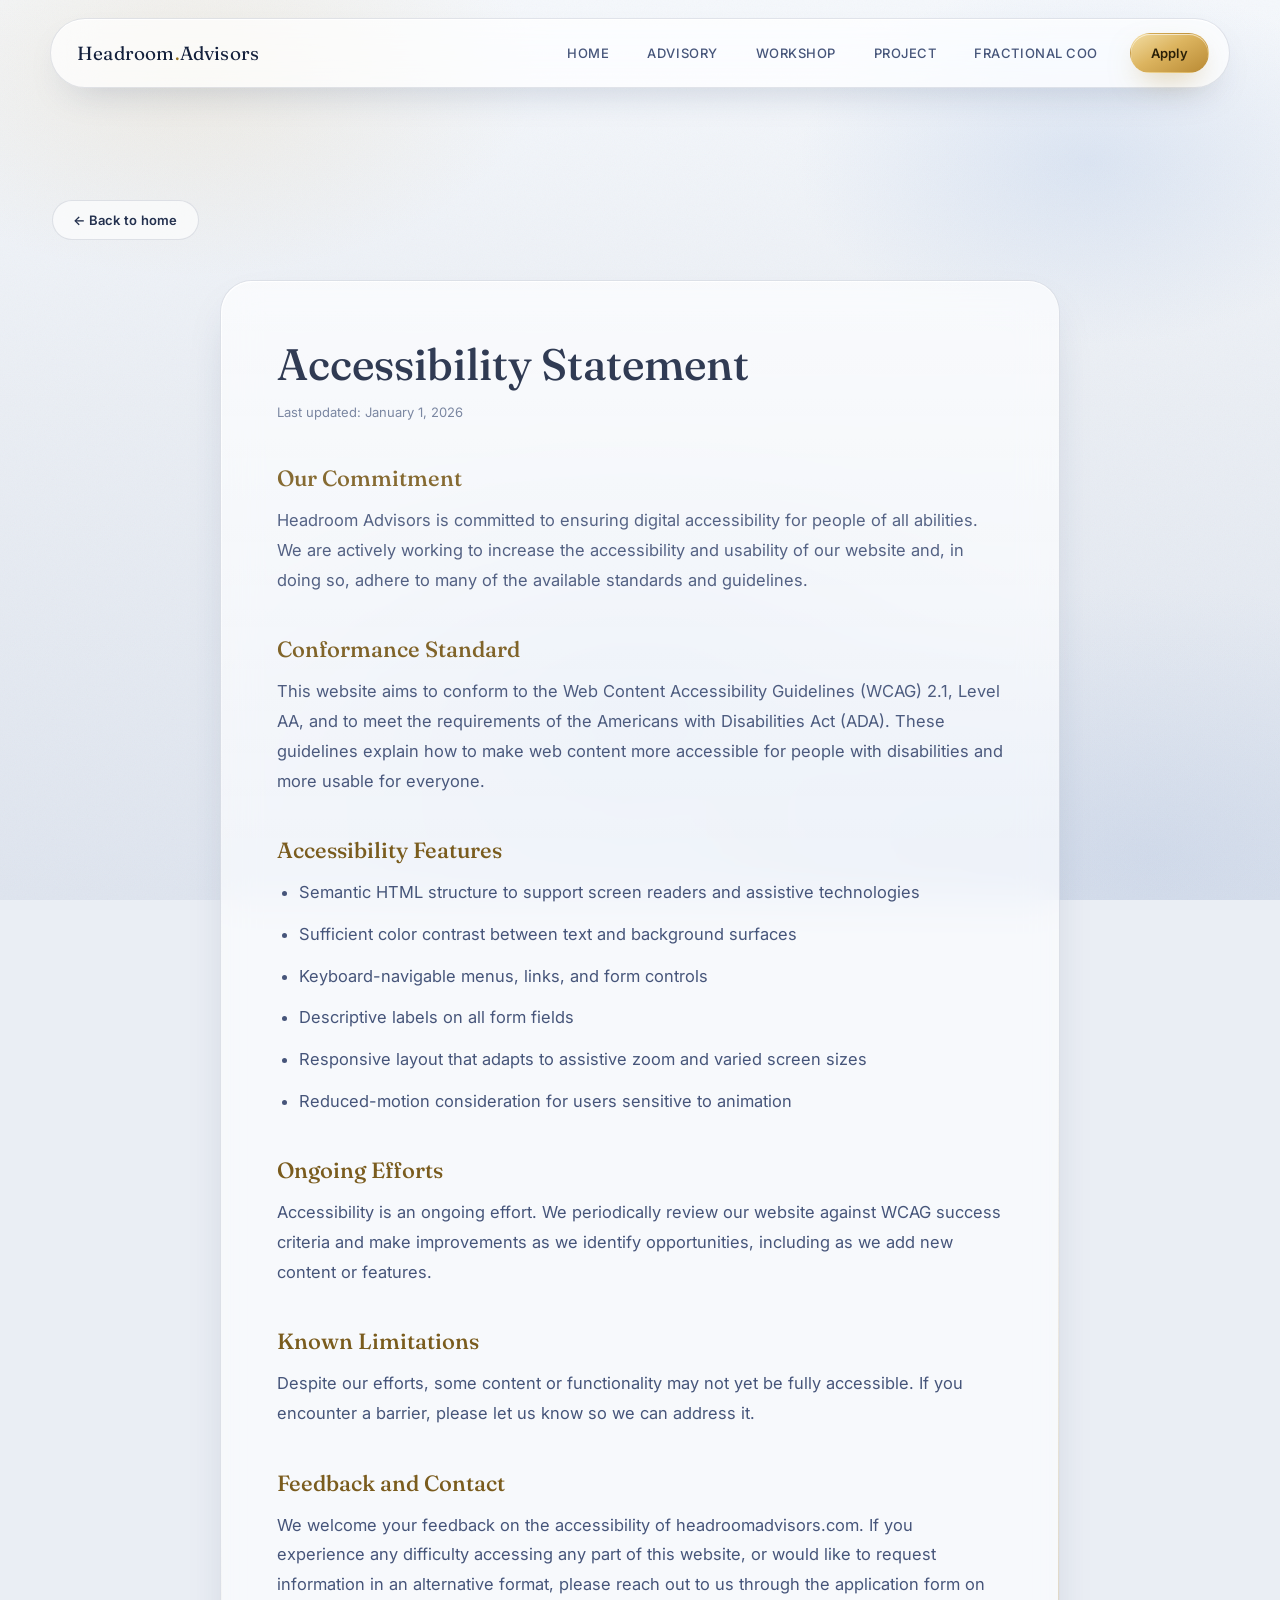
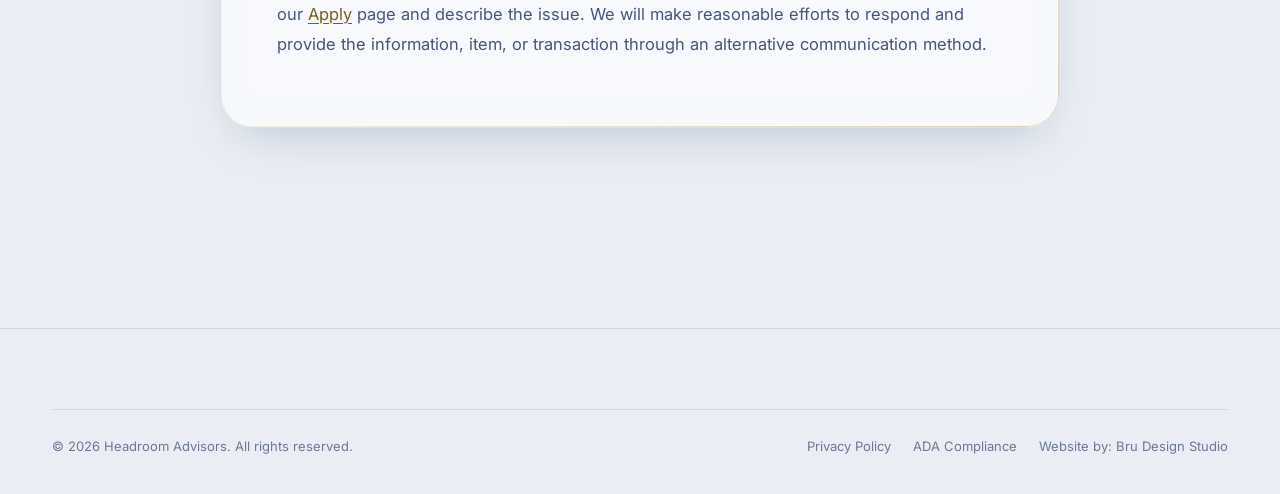
==== commit 067c9aeb: "Add files via upload" ====
--- a/accessibility.html
+++ b/accessibility.html
@@ -83,6 +83,7 @@
       <div class="legal-links">
         <a href="privacy-policy.html">Privacy Policy</a>
         <a href="accessibility.html">ADA Compliance</a>
+        <a href="https://brudesignstudio.com" target="_blank" rel="noopener noreferrer">Website by: Bru Design Studio</a>
       </div>
     </div>
   </div>
--- a/styles.css
+++ b/styles.css
@@ -60,6 +60,8 @@
 
 html {
   scroll-behavior: smooth;
+  overflow-x: hidden;
+  max-width: 100%;
 }
 
 body {
@@ -294,8 +296,12 @@
   display: inline-block;
   overflow: hidden;
   vertical-align: bottom;
+  padding-top: 0.12em;
+  margin-top: -0.12em;
   padding-bottom: 0.14em;
   margin-bottom: -0.14em;
+  padding-right: 0.1em;
+  margin-right: -0.1em;
 }
 .wm .w {
   display: inline-block;
@@ -589,14 +595,14 @@
   overflow: hidden;
   border-top: 1px solid var(--hairline);
   border-bottom: 1px solid var(--hairline);
-  padding: 24px 0;
+  padding: 46px 0;
   -webkit-mask: linear-gradient(90deg, transparent, #000 8%, #000 92%, transparent);
   mask: linear-gradient(90deg, transparent, #000 8%, #000 92%, transparent);
 }
 .marquee-track {
   display: flex;
   width: max-content;
-  animation: marqueeScroll 38s linear infinite;
+  animation: marqueeScroll 52s linear infinite;
 }
 .marquee:hover .marquee-track { animation-play-state: paused; }
 .marquee-track span {
@@ -610,13 +616,34 @@
   white-space: nowrap;
 }
 .marquee-track span::after {
-  content: "◆";
-  font-size: 8px;
-  color: var(--gold-400);
-  margin: 0 34px;
-  font-style: normal;
+  content: "";
+  margin: 0 105px;
 }
 @keyframes marqueeScroll { to { transform: translateX(-50%); } }
+
+.marquee-track .marquee-logo {
+  display: inline-flex;
+  align-items: center;
+  justify-content: center;
+  height: 95px;
+}
+.marquee-track .marquee-logo a {
+  display: flex;
+  align-items: center;
+  height: 100%;
+}
+.marquee-track .marquee-logo img {
+  height: 100%;
+  width: auto;
+  object-fit: contain;
+  transition: transform 0.35s ease;
+}
+.marquee-track .marquee-logo:hover img { transform: scale(1.07); }
+/* Rasmussen Design's mark is white-on-transparent (built for dark surfaces) —
+   permanently rendered in their brand's secondary grey instead of on-hover reveal */
+.marquee-track .marquee-logo--muted img {
+  filter: grayscale(1) brightness(0.55);
+}
 
 /* ---------------------------------------------------------------------- */
 /* Problem grid                                                           */
@@ -747,6 +774,17 @@
 .ph-wide { aspect-ratio: 21 / 8; }
 .ph-tall { aspect-ratio: 4 / 5; }
 .ph-square { aspect-ratio: 1 / 1; }
+
+/* Photo variant — real image fills the frame, corner brackets stay on top */
+.img-ph.has-photo { background: var(--bg-200); }
+.img-ph .ph-photo {
+  position: absolute;
+  inset: 0;
+  width: 100%;
+  height: 100%;
+  object-fit: cover;
+  z-index: 0;
+}
 
 /* Full-width editorial story banner */
 .story-banner { position: relative; z-index: 2; }
@@ -1009,13 +1047,12 @@
 }
 .slots-label { font-size: 13px; color: var(--white-50); white-space: nowrap; }
 
-.founding-left .btn { margin-top: 30px; }
-
 .founding-steps {
   display: flex;
   flex-direction: column;
   gap: 22px;
 }
+.founding-steps .btn { margin-top: 8px; align-self: flex-start; }
 .founding-step {
   display: flex;
   gap: 16px;
@@ -1085,6 +1122,7 @@
 
 .promo-scroll {
   overflow-y: auto;
+  overflow-x: hidden;
   width: 100%;
   padding: 56px;
 }
@@ -2298,11 +2336,20 @@
   .post-grid { grid-template-columns: 1fr; }
   .form-glass { padding: 30px 24px; }
   .founding-banner { padding: 32px 24px; }
+  /* Wide placeholders: a wide aspect-ratio + a min-height transfers into a
+     large implied min-width (e.g. 21/7 + 150px = 450px), forcing side-scroll.
+     Some instances set these via inline styles, so !important is required to
+     win on mobile. Neutralizing the min-height floor lets the container drive
+     the width instead of the aspect ratio. */
+  .ph-wide { aspect-ratio: 3 / 2 !important; min-height: 0 !important; }
   .msf-dot { font-size: 0; }
   .msf-dot.active { font-size: 10px; }
   .scroll-cue { margin-top: 52px; }
   .pullquote .qmark { font-size: 90px; margin-bottom: 24px; }
   .subscribe-inline { flex-direction: column; }
+  .marquee { padding: 30px 0; }
+  .marquee-track .marquee-logo { height: 44px; }
+  .marquee-track span::after { margin: 0 44px; }
 }
 
 .nav-mobile-panel {
